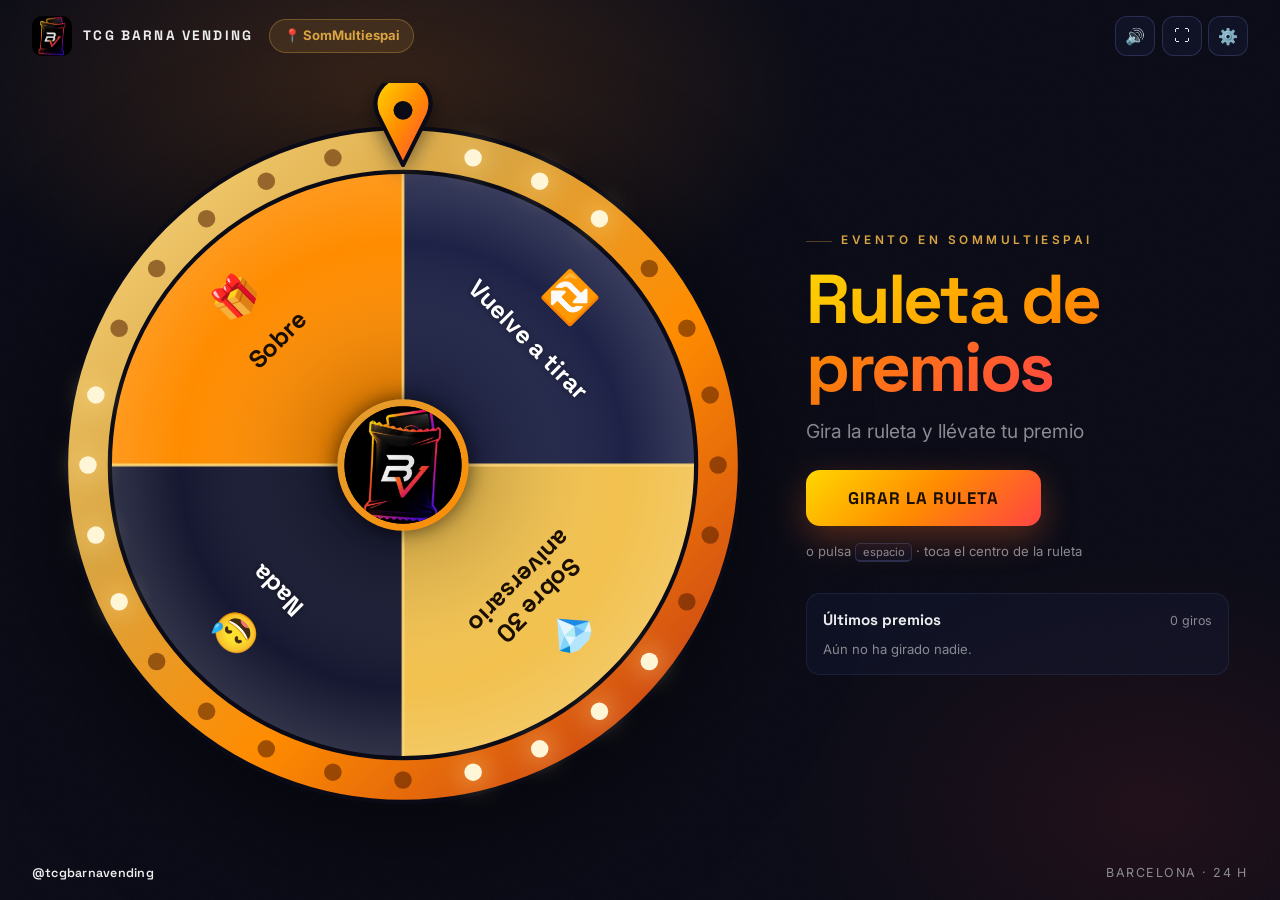
==== ruleta/index.html @ 984e8d46 "Ruleta de premios para eventos en /ruleta (página oculta) Premios: 10 % sobre 30 aniversario, 25 % s" ====
<!DOCTYPE html>
<html lang="es">
<head>
  <meta charset="UTF-8" />
  <base href="/ruleta/" />
  <!-- en local (/web_barnavending/ruleta/) la base es la propia carpeta -->
  <script>if (!location.pathname.startsWith('/ruleta')) document.querySelector('base').href = location.pathname.replace(/[^/]*$/, '');</script>
  <meta name="viewport" content="width=device-width, initial-scale=1.0, viewport-fit=cover" />
  <title>Ruleta de premios — TCG Barna Vending</title>
  <meta name="robots" content="noindex, nofollow" />
  <meta name="theme-color" content="#0A0B16" />
  <link rel="icon" href="data:image/svg+xml,<svg xmlns='http://www.w3.org/2000/svg' viewBox='0 0 100 100'><path d='M10 50 A40 40 0 0 1 90 50Z' fill='%23E53935'/><path d='M10 50 A40 40 0 0 0 90 50Z' fill='%23fff'/><circle cx='50' cy='50' r='40' fill='none' stroke='%23222' stroke-width='5'/><line x1='10' y1='50' x2='90' y2='50' stroke='%23222' stroke-width='5'/><circle cx='50' cy='50' r='13' fill='%23222'/><circle cx='50' cy='50' r='8' fill='%23fff'/></svg>" />
  <link rel="preconnect" href="https://fonts.googleapis.com" />
  <link rel="preconnect" href="https://fonts.gstatic.com" crossorigin />
  <link href="https://fonts.googleapis.com/css2?family=Space+Grotesk:wght@500;600;700&family=Inter:wght@400;500;600&display=swap" rel="stylesheet" />
  <link rel="stylesheet" href="ruleta.css" />
</head>
<body>

  <header class="top">
    <a class="marca" href="https://tcgbarnavending.com/" target="_blank" rel="noopener">
      <img src="../imagenes/logo.png" alt="" />
      <span>TCG Barna Vending</span>
    </a>
    <span class="lugar">📍 <b id="lugar">SomMultiespai</b></span>
    <div class="top-botones">
      <button type="button" class="icono" id="btnSonido" title="Sonido">🔊</button>
      <button type="button" class="icono" id="btnPantalla" title="Pantalla completa">⛶</button>
      <button type="button" class="icono" id="btnAjustes" title="Premios y ajustes">⚙️</button>
    </div>
  </header>

  <main class="escenario">
    <!-- LA RULETA -->
    <section class="ruleta-zona">
      <div class="ruleta" id="ruleta">
        <svg class="puntero" id="puntero" viewBox="0 0 60 80" aria-hidden="true">
          <defs>
            <linearGradient id="foil" x1="0" y1="0" x2="1" y2="1">
              <stop offset="0" stop-color="#FFD700" /><stop offset=".5" stop-color="#FF8C00" /><stop offset="1" stop-color="#FF4444" />
            </linearGradient>
          </defs>
          <path d="M30 78 L6 30 A26 26 0 1 1 54 30 Z" fill="url(#foil)" stroke="#0A0B16" stroke-width="4" stroke-linejoin="round" />
          <circle cx="30" cy="26" r="9" fill="#0A0B16" />
        </svg>
        <canvas id="rueda" aria-label="Ruleta de premios"></canvas>
        <button type="button" class="centro" id="centro" aria-label="Girar la ruleta"></button>
      </div>
    </section>

    <!-- TEXTOS, BOTÓN Y ÚLTIMOS PREMIOS -->
    <section class="lado">
      <span class="eyebrow" id="eyebrow">Evento en SomMultiespai</span>
      <h1 id="titulo"><span class="text-grad">Ruleta de premios</span></h1>
      <p class="sub" id="sub">Gira la ruleta y llévate tu premio</p>
      <button type="button" class="btn-girar" id="btnGirar">Girar la ruleta</button>
      <p class="pista">o pulsa <kbd>espacio</kbd> · toca el centro de la ruleta</p>

      <div class="quedan" id="quedan"></div>

      <div class="historial">
        <div class="historial-cabecera">
          <strong>Últimos premios</strong>
          <span id="giros">0 giros</span>
        </div>
        <ol id="historial"></ol>
      </div>
    </section>
  </main>

  <footer class="pie">
    <span>@tcgbarnavending</span>
    <span>Barcelona · 24 h</span>
  </footer>

  <!-- PREMIO -->
  <div class="premio" id="premio" hidden>
    <div class="premio-carta" role="dialog" aria-live="assertive" aria-labelledby="premioNombre">
      <span class="premio-eyebrow" id="premioEyebrow">¡Enhorabuena!</span>
      <div class="premio-emoji" id="premioEmoji">🎁</div>
      <h2 id="premioNombre" class="text-grad">Sobre gratis</h2>
      <p id="premioMensaje">Enséñale esta pantalla a nuestro equipo</p>
      <button type="button" class="btn-girar" id="btnSeguir">Seguir</button>
    </div>
  </div>
  <canvas class="confeti" id="confeti" aria-hidden="true"></canvas>

  <!-- AJUSTES -->
  <aside class="ajustes" id="ajustes" hidden>
    <div class="ajustes-cabecera">
      <strong>⚙️ Premios y ajustes</strong>
      <button type="button" class="icono" id="btnCerrarAjustes" title="Cerrar">✕</button>
    </div>
    <div class="ajustes-cuerpo">
      <label class="campo"><span>Etiqueta de arriba</span><input type="text" data-k="eyebrow" maxlength="40" /></label>
      <label class="campo"><span>Título</span><input type="text" data-k="title" maxlength="40" /></label>
      <label class="campo"><span>Subtítulo</span><input type="text" data-k="sub" maxlength="80" /></label>
      <label class="campo"><span>Sitio</span><input type="text" data-k="place" maxlength="40" /></label>
      <label class="campo"><span>Mensaje al ganar</span><input type="text" data-k="message" maxlength="80" /></label>

      <div class="premios-cabecera">
        <strong>Premios</strong>
        <small>Probabilidad: cuanto más alta, más sale · Quedan: vacío = sin límite · si se acaban, desaparecen de la ruleta</small>
      </div>
      <div class="premios" id="listaPremios"></div>
      <button type="button" class="btn-sec" id="btnAnadir">＋ Añadir premio</button>

      <label class="check"><input type="checkbox" data-k="sizeByOdds" /> Porciones del tamaño de su probabilidad</label>

      <div class="ajustes-acciones">
        <button type="button" class="btn-sec" id="btnBorrarHistorial">Borrar el historial</button>
        <button type="button" class="btn-sec" id="btnEjemplo">Volver a los premios de ejemplo</button>
      </div>
      <p class="nota">Todo se guarda en este navegador. Si el dispositivo se apaga o recargas la página, sigue igual.</p>
    </div>
  </aside>

  <script src="ruleta.js?v=3"></script>
</body>
</html>
---- ruleta/ruleta.css ----
/* Ruleta de premios — mismos colores, tipografías y botones que la web */
:root {
  --accent:      #D9A441;
  --accent-soft: rgba(217, 164, 65, .12);
  --accent-line: rgba(217, 164, 65, .35);
  --dark:    #0A0B16;
  --dark2:   #0E1020;
  --card-bg: #151830;
  --text:    #EDEDEF;
  --muted:   #8A8A93;
  --line:        rgba(140,160,255,.10);
  --line-strong: rgba(140,160,255,.20);
  --foil: linear-gradient(135deg, #FFD700 0%, #FF8C00 50%, #FF4444 100%);
  --radius: 14px;
  --font-display: 'Space Grotesk', 'Segoe UI', system-ui, sans-serif;
  --font-body:    'Inter', 'Segoe UI', system-ui, sans-serif;
}

*, *::before, *::after { box-sizing: border-box; margin: 0; padding: 0; }
[hidden] { display: none !important; }

body {
  min-height: 100svh;
  display: flex;
  flex-direction: column;
  font-family: var(--font-body);
  color: var(--text);
  -webkit-font-smoothing: antialiased;
  line-height: 1.5;
  overflow-x: hidden;
  background:
    radial-gradient(ellipse 55% 45% at 30% 10%, rgba(255,140,30,.18) 0%, transparent 62%),
    radial-gradient(ellipse 40% 40% at 90% 90%, rgba(229,57,53,.10) 0%, transparent 70%),
    var(--dark);
}
/* grano fino de fondo, como el reverso mate de una carta (igual que la portada) */
body::before {
  content: '';
  position: fixed;
  inset: 0;
  opacity: .5;
  background-image: url("data:image/svg+xml,%3Csvg xmlns='http://www.w3.org/2000/svg' width='90' height='90'%3E%3Cfilter id='n'%3E%3CfeTurbulence type='fractalNoise' baseFrequency='.9' numOctaves='2' stitchTiles='stitch'/%3E%3C/filter%3E%3Crect width='100%25' height='100%25' filter='url(%23n)' opacity='.05'/%3E%3C/svg%3E");
  pointer-events: none;
  z-index: 0;
}
h1, h2 { font-family: var(--font-display); letter-spacing: -.02em; }
.text-grad { background: var(--foil); -webkit-background-clip: text; -webkit-text-fill-color: transparent; background-clip: text; }
kbd {
  padding: .05rem .4rem;
  border: 1px solid var(--line-strong);
  border-bottom-width: 2px;
  border-radius: 5px;
  background: var(--dark2);
  font: inherit;
  font-size: .85em;
}

/* ── CABECERA ── */
.top {
  position: relative;
  z-index: 2;
  display: flex;
  align-items: center;
  gap: 1rem;
  padding: 1rem clamp(1rem, 3vw, 2rem);
}
.marca { display: flex; align-items: center; gap: .7rem; color: var(--text); text-decoration: none; }
.marca img { width: 40px; height: 40px; border-radius: 10px; }
.marca span { font-family: var(--font-display); font-weight: 700; letter-spacing: .16em; text-transform: uppercase; font-size: .85rem; }
.lugar {
  padding: .4rem .85rem;
  border: 1px solid var(--accent-line);
  border-radius: 999px;
  background: var(--accent-soft);
  color: var(--accent);
  font-size: .82rem;
  font-weight: 600;
}
.top-botones { margin-left: auto; display: flex; gap: .4rem; }
.icono {
  width: 40px;
  height: 40px;
  display: grid;
  place-items: center;
  border: 1px solid var(--line-strong);
  border-radius: 12px;
  background: rgba(21, 24, 48, .6);
  color: var(--text);
  font-size: 1rem;
  cursor: pointer;
  transition: border-color .2s, background .2s;
}
.icono:hover { border-color: var(--accent-line); background: var(--accent-soft); }

/* ── ESCENARIO: ruleta a la izquierda, textos a la derecha ── */
.escenario {
  position: relative;
  z-index: 1;
  flex: 1;
  display: grid;
  grid-template-columns: minmax(0, 1.25fr) minmax(300px, .75fr);
  align-items: center;
  gap: clamp(1rem, 4vw, 4rem);
  padding: 0 clamp(1rem, 4vw, 4rem) 1rem;
}
.ruleta-zona { display: flex; justify-content: center; align-items: center; min-width: 0; }
.ruleta {
  position: relative;
  width: min(78svh, 100%, 860px);
  aspect-ratio: 1;
  margin-top: 1.5rem;
}
.ruleta canvas { display: block; width: 100%; height: 100%; filter: drop-shadow(0 30px 60px rgba(0,0,0,.55)); }
.puntero {
  position: absolute;
  z-index: 2;
  top: -4.5%;
  left: 50%;
  width: 9%;
  transform: translateX(-50%);
  transform-origin: 50% 32%;
  filter: drop-shadow(0 6px 10px rgba(0,0,0,.5));
  transition: transform .12s ease-out;
}
.puntero.toque { transform: translateX(-50%) rotate(-16deg); transition: none; }
.centro {
  position: absolute;
  inset: 41%;
  border: 0;
  border-radius: 50%;
  background: transparent;
  cursor: pointer;
}
.centro:focus-visible { outline: 3px solid var(--accent); outline-offset: 4px; }

.lado { display: flex; flex-direction: column; align-items: flex-start; gap: 1rem; max-width: 520px; }
.eyebrow {
  display: inline-flex;
  align-items: center;
  gap: .55rem;
  font-size: .74rem;
  font-weight: 600;
  letter-spacing: .3em;
  text-transform: uppercase;
  color: var(--accent);
}
.eyebrow::before { content: ''; width: 26px; height: 1px; background: var(--accent-line); }
.lado h1 { font-size: clamp(2.6rem, 5.4vw, 5rem); font-weight: 700; line-height: .98; letter-spacing: -.04em; }
.sub { color: var(--muted); font-size: clamp(1rem, 1.6vw, 1.2rem); }

/* el botón de la web (blanco que pasa a foil con un brillo) */
.btn-girar {
  position: relative;
  margin-top: .5rem;
  padding: 1.05rem 2.6rem;
  border: 0;
  border-radius: var(--radius);
  background: var(--foil);
  color: #1a0e00;
  font-family: var(--font-display);
  font-size: 1.05rem;
  font-weight: 700;
  letter-spacing: .06em;
  text-transform: uppercase;
  cursor: pointer;
  overflow: hidden;
  box-shadow: 0 12px 34px rgba(255, 110, 40, .3);
  transition: transform .2s, filter .2s, opacity .2s;
}
.btn-girar::after {
  content: '';
  position: absolute;
  top: 0; left: -60%;
  width: 40%; height: 100%;
  background: linear-gradient(115deg, transparent, rgba(255,255,255,.6), transparent);
  transform: skewX(-20deg);
  animation: brillo 3.2s ease-in-out infinite;
  pointer-events: none;
}
@keyframes brillo { 0%, 55% { left: -60%; } 100% { left: 130%; } }
.btn-girar:hover { transform: translateY(-2px); filter: brightness(1.06); }
.btn-girar:disabled { opacity: .55; cursor: wait; transform: none; }
.btn-girar:disabled::after { animation: none; }
.pista { color: var(--muted); font-size: .82rem; }
@media (pointer: coarse) { .pista { display: none; } }

.quedan { display: flex; flex-wrap: wrap; gap: .4rem; }
.quedan span {
  padding: .3rem .7rem;
  border: 1px solid var(--line-strong);
  border-radius: 999px;
  background: rgba(21, 24, 48, .7);
  font-size: .8rem;
}
.quedan span.pocos { border-color: rgba(255, 90, 60, .55); color: #FFB199; }

.historial {
  width: 100%;
  padding: .9rem 1rem;
  border: 1px solid var(--line);
  border-radius: var(--radius);
  background: rgba(21, 24, 48, .55);
}
.historial-cabecera { display: flex; justify-content: space-between; align-items: baseline; margin-bottom: .5rem; }
.historial-cabecera strong { font-family: var(--font-display); font-size: .95rem; }
.historial-cabecera span { color: var(--muted); font-size: .78rem; }
.historial ol { list-style: none; display: flex; flex-direction: column; gap: .3rem; max-height: 168px; overflow-y: auto; }
.historial li { display: flex; gap: .55rem; align-items: center; font-size: .88rem; }
.historial li time { margin-left: auto; color: var(--muted); font-size: .75rem; font-variant-numeric: tabular-nums; }
.historial li.vacio { color: var(--muted); font-size: .82rem; }

.pie {
  position: relative;
  z-index: 1;
  display: flex;
  justify-content: space-between;
  padding: .8rem clamp(1rem, 3vw, 2rem) 1.1rem;
  color: var(--muted);
  font-size: .78rem;
  letter-spacing: .12em;
  text-transform: uppercase;
}
.pie span:first-child { color: var(--text); letter-spacing: .02em; text-transform: none; font-family: var(--font-display); font-weight: 600; }

/* ── PREMIO ── */
.premio {
  position: fixed;
  inset: 0;
  z-index: 20;
  display: grid;
  place-items: center;
  padding: 1.5rem;
  background: rgba(5, 6, 14, .72);
  backdrop-filter: blur(6px);
  animation: aparece .25s ease-out;
}
.premio-carta {
  position: relative;
  width: min(460px, 100%);
  padding: 2.4rem 2rem 2rem;
  border-radius: 22px;
  background: linear-gradient(var(--card-bg), var(--card-bg)) padding-box, var(--foil) border-box;
  border: 3px solid transparent;
  text-align: center;
  box-shadow: 0 30px 90px rgba(0,0,0,.6), 0 0 80px rgba(255,140,30,.25);
  animation: salta .55s cubic-bezier(.2, 1.4, .4, 1);
}
.premio-eyebrow { color: var(--accent); font-size: .78rem; font-weight: 600; letter-spacing: .3em; text-transform: uppercase; }
.premio-emoji { font-size: clamp(4.5rem, 14vw, 7rem); line-height: 1.15; margin: .4rem 0 .2rem; animation: gira 1.2s ease-out; }
.premio h2 { font-size: clamp(2rem, 6vw, 2.8rem); line-height: 1.05; margin-bottom: .7rem; }
.premio p { color: var(--muted); margin-bottom: 1.4rem; }
.premio.sin-premio .premio-carta { background: linear-gradient(var(--card-bg), var(--card-bg)) padding-box, linear-gradient(135deg, #3A3F66, #1C2042) border-box; box-shadow: 0 30px 90px rgba(0,0,0,.6); }
@keyframes aparece { from { opacity: 0; } }
@keyframes salta { from { transform: scale(.7) translateY(20px); opacity: 0; } }
@keyframes gira { from { transform: scale(.3) rotate(-30deg); } }
.confeti { position: fixed; inset: 0; z-index: 30; width: 100%; height: 100%; pointer-events: none; }

/* ── AJUSTES ── */
.ajustes {
  position: fixed;
  z-index: 40;
  top: 0; right: 0; bottom: 0;
  width: min(560px, 100%);
  display: flex;
  flex-direction: column;
  background: var(--dark2);
  border-left: 1px solid var(--line-strong);
  box-shadow: -30px 0 80px rgba(0,0,0,.5);
  animation: entra .25s ease-out;
}
@keyframes entra { from { transform: translateX(40px); opacity: 0; } }
.ajustes-cabecera { display: flex; align-items: center; justify-content: space-between; padding: 1rem 1.2rem; border-bottom: 1px solid var(--line); }
.ajustes-cabecera strong { font-family: var(--font-display); font-size: 1.05rem; }
.ajustes-cuerpo { flex: 1; overflow-y: auto; display: flex; flex-direction: column; gap: .9rem; padding: 1.1rem 1.2rem 2rem; }
.campo { display: flex; flex-direction: column; gap: .35rem; }
.campo span, .premios-cabecera strong { font-size: .7rem; font-weight: 600; letter-spacing: .14em; text-transform: uppercase; color: var(--muted); }
input[type="text"], input[type="number"] {
  width: 100%;
  padding: .6rem .75rem;
  background: var(--dark);
  border: 1px solid var(--line-strong);
  border-radius: 8px;
  color: var(--text);
  font: inherit;
  font-size: .9rem;
}
input:focus { outline: none; border-color: var(--accent); }
.premios-cabecera { display: flex; flex-direction: column; gap: .2rem; margin-top: .4rem; }
.premios-cabecera small { color: var(--muted); font-size: .74rem; line-height: 1.4; }
.premios { display: flex; flex-direction: column; gap: .45rem; }
.fila-premio {
  display: grid;
  grid-template-columns: 3rem minmax(0, 1fr) 2.4rem 4.2rem 4.2rem 2rem;
  gap: .4rem;
  align-items: center;
  padding: .45rem;
  border: 1px solid var(--line);
  border-radius: 10px;
  background: rgba(21, 24, 48, .5);
}
.fila-premio.agotado { opacity: .55; }
.fila-premio input { padding: .45rem .5rem; font-size: .85rem; }
.fila-premio .emoji { text-align: center; font-size: 1.1rem; }
.fila-premio input[type="color"] { width: 100%; height: 2.1rem; padding: 2px; border: 1px solid var(--line-strong); border-radius: 8px; background: var(--dark); cursor: pointer; }
.fila-premio label { display: flex; flex-direction: column; gap: .1rem; font-size: .6rem; color: var(--muted); text-transform: uppercase; letter-spacing: .08em; }
.fila-premio .info { grid-column: 2 / -1; display: flex; flex-wrap: wrap; gap: .3rem .9rem; color: var(--muted); font-size: .72rem; }
.fila-premio .info label { flex-direction: row; align-items: center; gap: .3rem; text-transform: none; letter-spacing: 0; font-size: .72rem; cursor: pointer; }
.borrar { border: 0; background: none; color: var(--muted); font-size: 1rem; cursor: pointer; }
.borrar:hover { color: #FF6B6B; }
.btn-sec {
  align-self: flex-start;
  padding: .55rem 1rem;
  border: 1px solid var(--line-strong);
  border-radius: 10px;
  background: transparent;
  color: var(--text);
  font: inherit;
  font-size: .85rem;
  cursor: pointer;
}
.btn-sec:hover { border-color: var(--accent-line); color: var(--accent); }
.btn-sec.confirmar { color: #FF8A8A; border-color: rgba(255,120,120,.5); }
.check { display: flex; align-items: center; gap: .5rem; font-size: .88rem; cursor: pointer; }
.check input, .info input { accent-color: var(--accent); }
.ajustes-acciones { display: flex; flex-wrap: wrap; gap: .5rem; }
.nota { color: var(--muted); font-size: .76rem; }

/* ── MÓVIL Y PANTALLAS VERTICALES ── */
@media (max-width: 900px), (orientation: portrait) {
  .escenario { grid-template-columns: 1fr; justify-items: center; text-align: center; gap: 1.2rem; }
  .ruleta { width: min(92vw, 62svh); }
  .lado { align-items: center; }
  .eyebrow::before { display: none; }
  .quedan { justify-content: center; }
}
@media (max-width: 560px) {
  .marca span { display: none; }
  .fila-premio { grid-template-columns: 2.6rem minmax(0, 1fr) 2.2rem 3.6rem 3.6rem 1.6rem; }
}
@media (prefers-reduced-motion: reduce) {
  .btn-girar::after, .premio-emoji, .premio-carta { animation: none; }
}
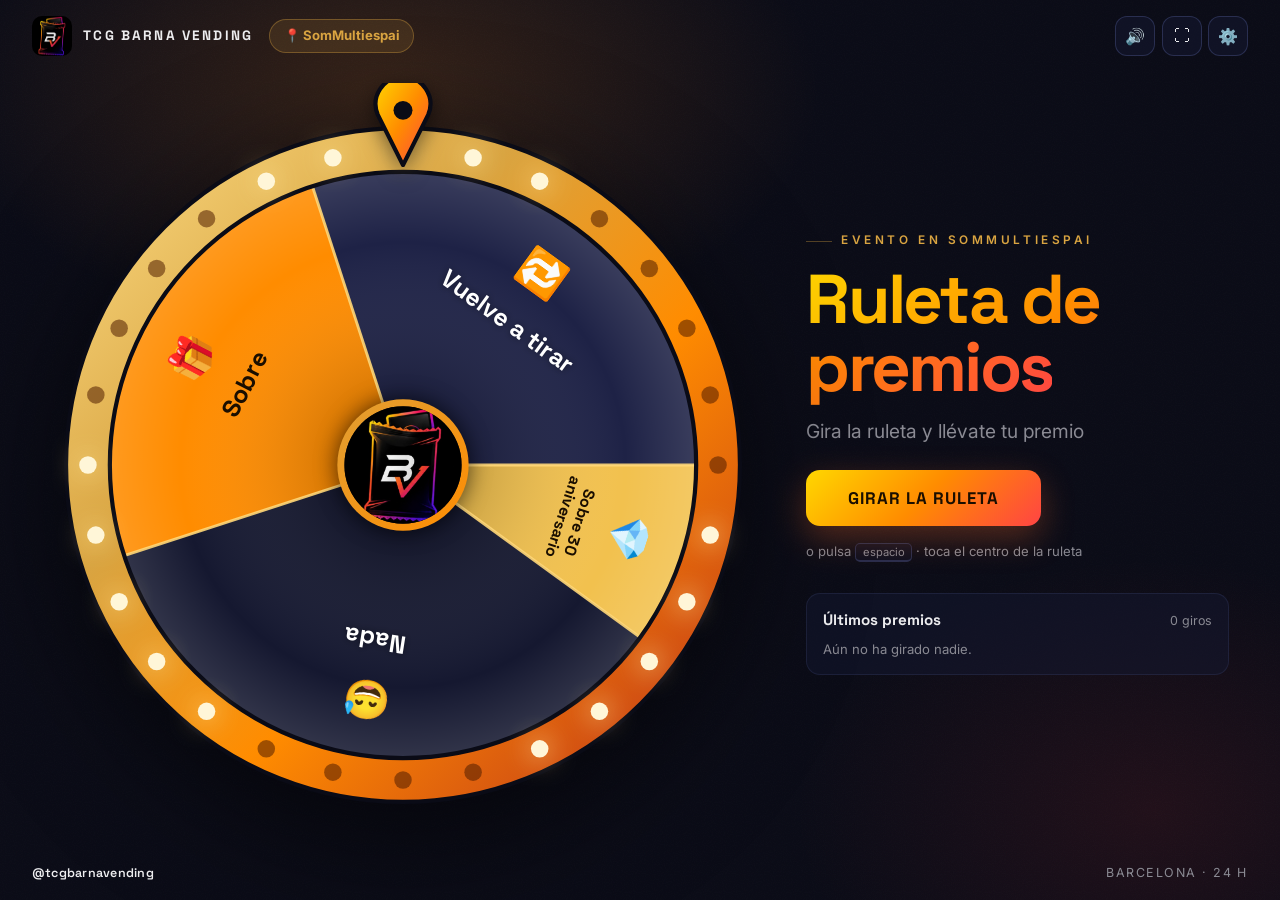
==== commit 31bead55: "Ruleta: porciones del tamaño de su probabilidad (el 30 aniversario, la más pequeña) Co-Authored-By: " ====
--- a/ruleta/index.html
+++ b/ruleta/index.html
@@ -115,6 +115,6 @@
     </div>
   </aside>
 
-  <script src="ruleta.js?v=3"></script>
+  <script src="ruleta.js?v=4"></script>
 </body>
 </html>
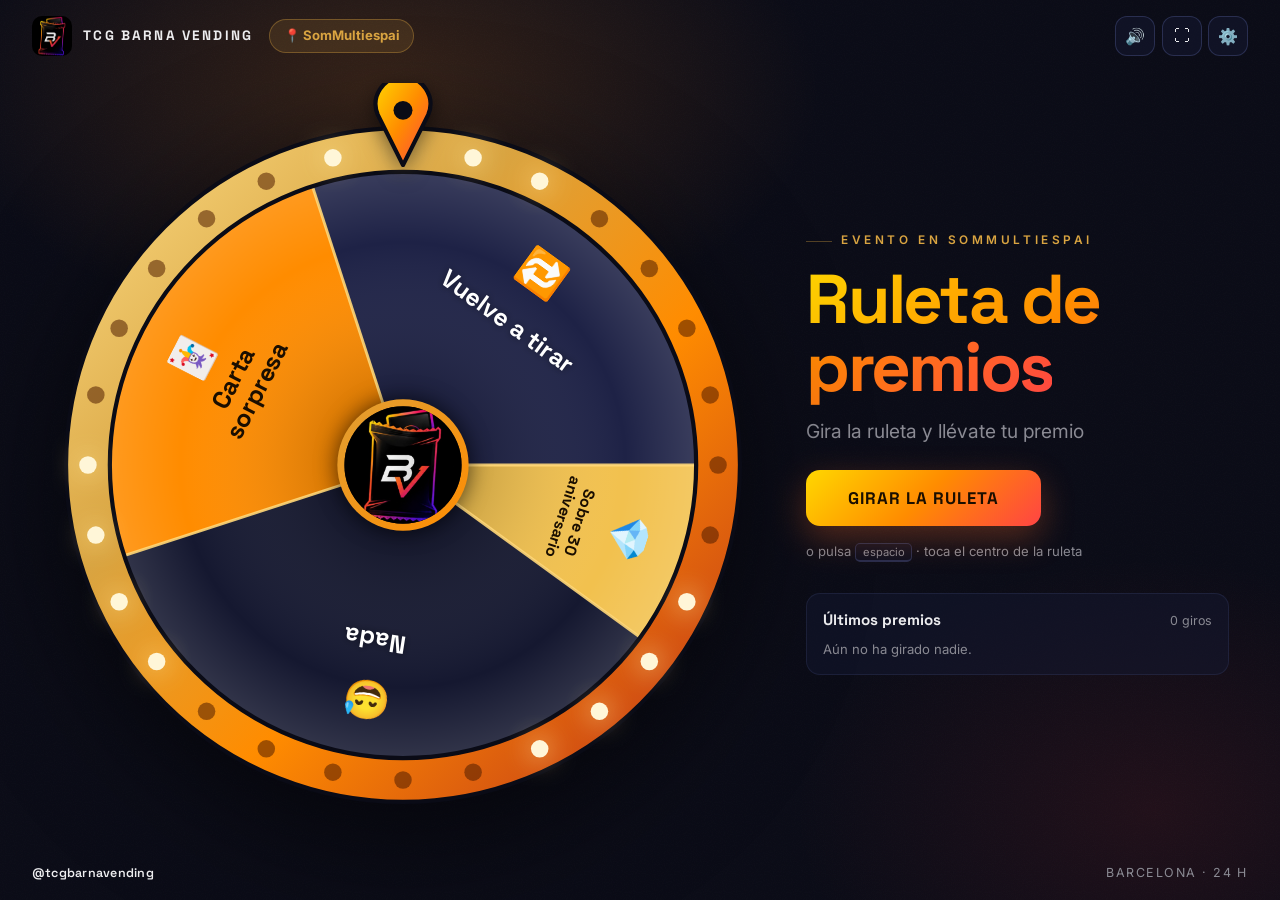
==== commit 18923656: "Ruleta: «Sobre» pasa a ser «Carta sorpresa» Co-Authored-By: Claude Opus 5.5 <noreply@anthropic.com>" ====
--- a/ruleta/index.html
+++ b/ruleta/index.html
@@ -115,6 +115,6 @@
     </div>
   </aside>
 
-  <script src="ruleta.js?v=4"></script>
+  <script src="ruleta.js?v=5"></script>
 </body>
 </html>
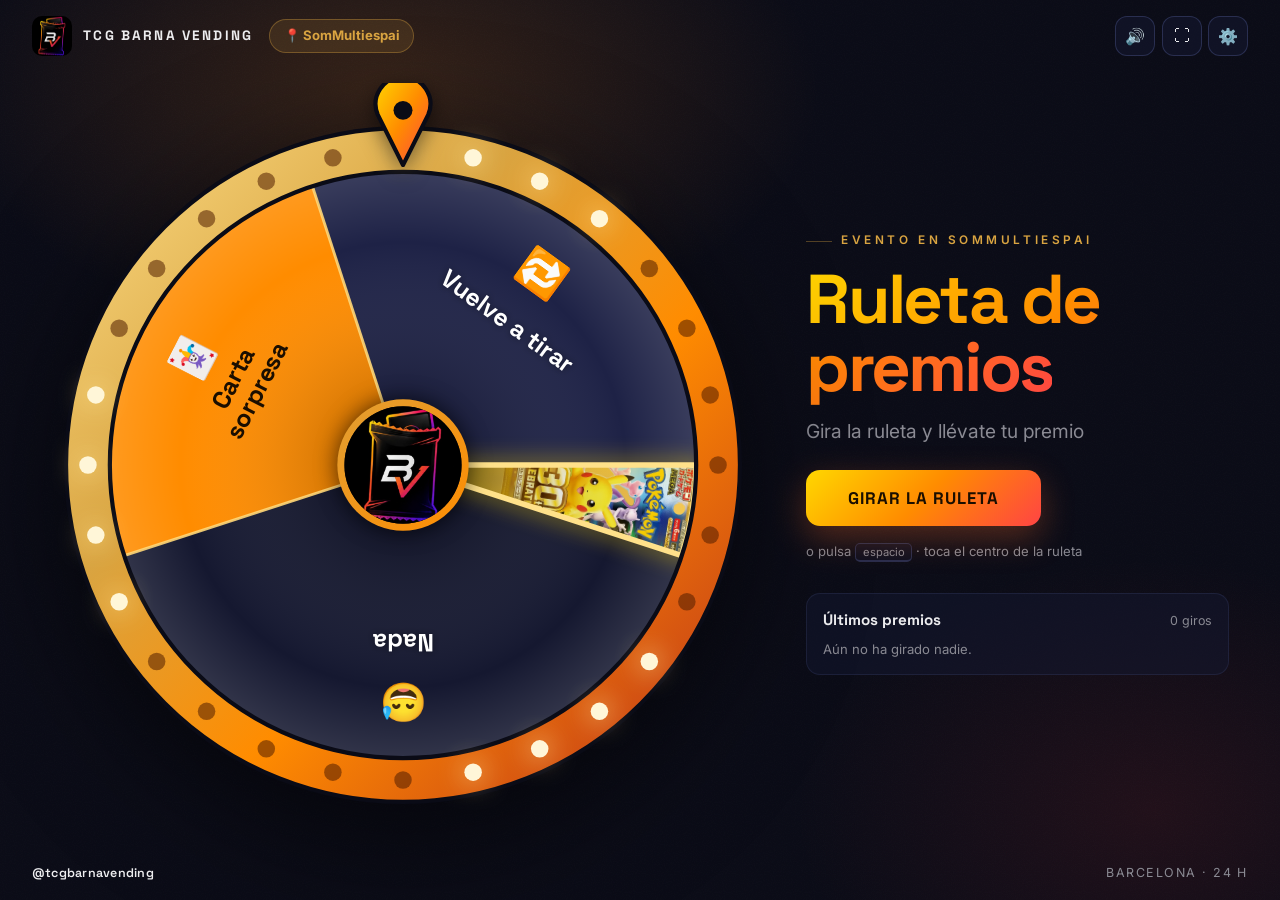
==== commit cabbf732: "Ruleta: 30 aniversario al 5 % con la foto del sobre en su porción y en el premio Co-Authored-By: Cla" ====
--- a/ruleta/index.html
+++ b/ruleta/index.html
@@ -13,7 +13,7 @@
   <link rel="preconnect" href="https://fonts.googleapis.com" />
   <link rel="preconnect" href="https://fonts.gstatic.com" crossorigin />
   <link href="https://fonts.googleapis.com/css2?family=Space+Grotesk:wght@500;600;700&family=Inter:wght@400;500;600&display=swap" rel="stylesheet" />
-  <link rel="stylesheet" href="ruleta.css" />
+  <link rel="stylesheet" href="ruleta.css?v=6" />
 </head>
 <body>
 
@@ -115,6 +115,6 @@
     </div>
   </aside>
 
-  <script src="ruleta.js?v=5"></script>
+  <script src="ruleta.js?v=6"></script>
 </body>
 </html>
--- a/ruleta/ruleta.css
+++ b/ruleta/ruleta.css
@@ -247,6 +247,8 @@
 }
 .premio-eyebrow { color: var(--accent); font-size: .78rem; font-weight: 600; letter-spacing: .3em; text-transform: uppercase; }
 .premio-emoji { font-size: clamp(4.5rem, 14vw, 7rem); line-height: 1.15; margin: .4rem 0 .2rem; animation: gira 1.2s ease-out; }
+.premio-emoji.con-foto { line-height: 0; margin: .6rem 0 1rem; }
+.premio-emoji.con-foto img { height: clamp(11rem, 34vh, 17rem); width: auto; filter: drop-shadow(0 0 28px rgba(255, 200, 60, .65)) drop-shadow(0 14px 30px rgba(0,0,0,.6)); }
 .premio h2 { font-size: clamp(2rem, 6vw, 2.8rem); line-height: 1.05; margin-bottom: .7rem; }
 .premio p { color: var(--muted); margin-bottom: 1.4rem; }
 .premio.sin-premio .premio-carta { background: linear-gradient(var(--card-bg), var(--card-bg)) padding-box, linear-gradient(135deg, #3A3F66, #1C2042) border-box; box-shadow: 0 30px 90px rgba(0,0,0,.6); }
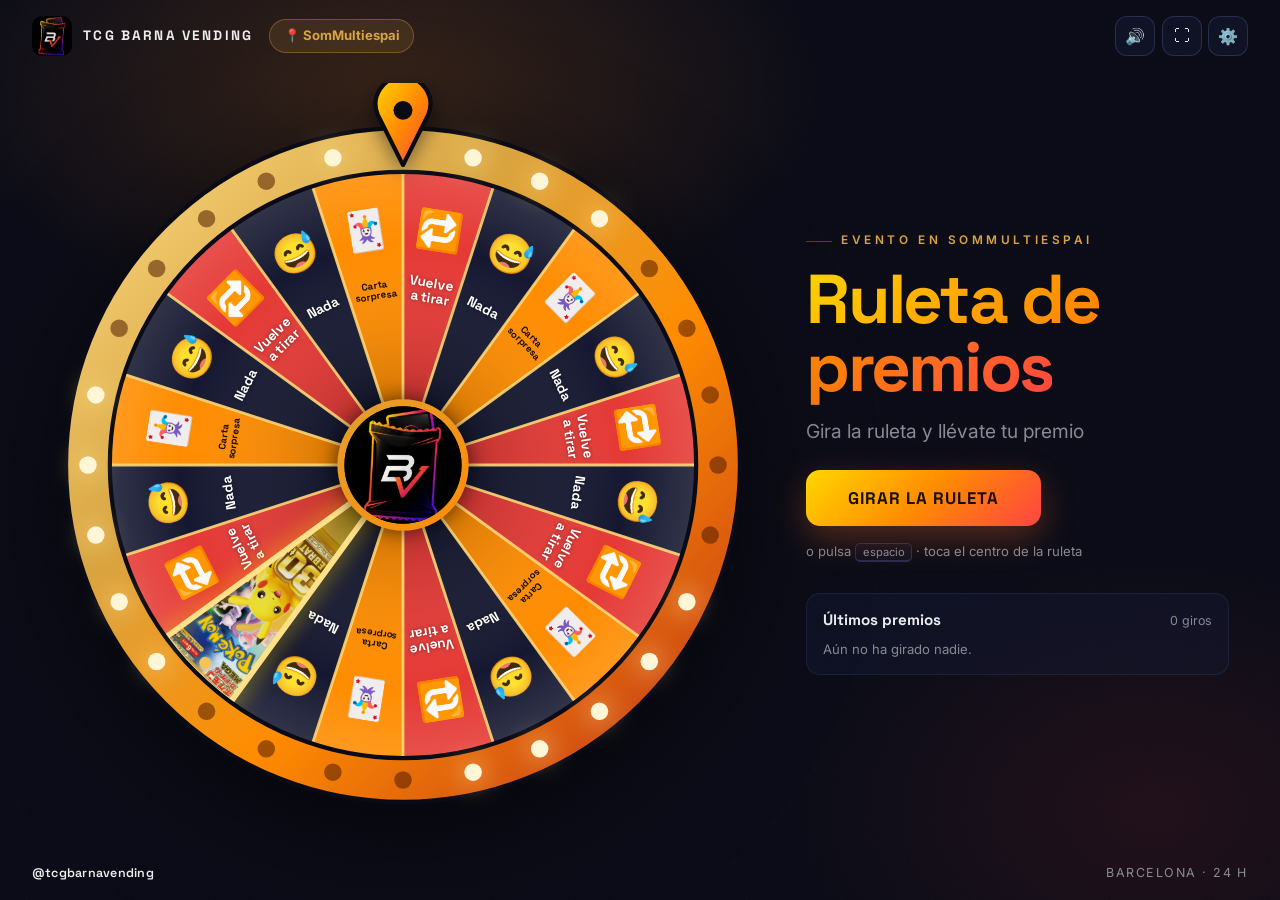
==== commit 434b5cdd: "Ruleta: 20 quesitos iguales repartidos por la rueda manteniendo las probabilidades Co-Authored-By: C" ====
--- a/ruleta/index.html
+++ b/ruleta/index.html
@@ -13,7 +13,7 @@
   <link rel="preconnect" href="https://fonts.googleapis.com" />
   <link rel="preconnect" href="https://fonts.gstatic.com" crossorigin />
   <link href="https://fonts.googleapis.com/css2?family=Space+Grotesk:wght@500;600;700&family=Inter:wght@400;500;600&display=swap" rel="stylesheet" />
-  <link rel="stylesheet" href="ruleta.css?v=6" />
+  <link rel="stylesheet" href="ruleta.css?v=7" />
 </head>
 <body>
 
@@ -100,7 +100,7 @@
 
       <div class="premios-cabecera">
         <strong>Premios</strong>
-        <small>Probabilidad: cuanto más alta, más sale · Quedan: vacío = sin límite · si se acaban, desaparecen de la ruleta</small>
+        <small>Probabilidad: cuanto más alta, más sale · Quedan: vacío = sin límite · si se acaban, desaparecen de la ruleta · Quesitos: en cuántas porciones se reparte por la rueda (no cambia la probabilidad)</small>
       </div>
       <div class="premios" id="listaPremios"></div>
       <button type="button" class="btn-sec" id="btnAnadir">＋ Añadir premio</button>
@@ -115,6 +115,6 @@
     </div>
   </aside>
 
-  <script src="ruleta.js?v=6"></script>
+  <script src="ruleta.js?v=7"></script>
 </body>
 </html>
--- a/ruleta/ruleta.css
+++ b/ruleta/ruleta.css
@@ -292,7 +292,7 @@
 .premios { display: flex; flex-direction: column; gap: .45rem; }
 .fila-premio {
   display: grid;
-  grid-template-columns: 3rem minmax(0, 1fr) 2.4rem 4.2rem 4.2rem 2rem;
+  grid-template-columns: 3rem minmax(0, 1fr) 2.4rem 4.2rem 4.2rem 4.2rem 2rem;
   gap: .4rem;
   align-items: center;
   padding: .45rem;
@@ -337,7 +337,16 @@
 }
 @media (max-width: 560px) {
   .marca span { display: none; }
-  .fila-premio { grid-template-columns: 2.6rem minmax(0, 1fr) 2.2rem 3.6rem 3.6rem 1.6rem; }
+  /* en móvil, dos filas: emoji, nombre, color y quitar arriba; probabilidad, quedan y quesitos debajo */
+  .fila-premio { grid-template-columns: 2.6rem repeat(3, minmax(0, 1fr)) 2.2rem 1.6rem; }
+  .fila-premio > .emoji { grid-column: 1; grid-row: 1; }
+  .fila-premio > [data-f="name"] { grid-column: 2 / 5; grid-row: 1; }
+  .fila-premio > [data-f="color"] { grid-column: 5; grid-row: 1; }
+  .fila-premio > .borrar { grid-column: 6; grid-row: 1; }
+  .fila-premio > label:nth-of-type(1) { grid-column: 2; grid-row: 2; }
+  .fila-premio > label:nth-of-type(2) { grid-column: 3; grid-row: 2; }
+  .fila-premio > label:nth-of-type(3) { grid-column: 4; grid-row: 2; }
+  .fila-premio > .info { grid-row: 3; }
 }
 @media (prefers-reduced-motion: reduce) {
   .btn-girar::after, .premio-emoji, .premio-carta { animation: none; }
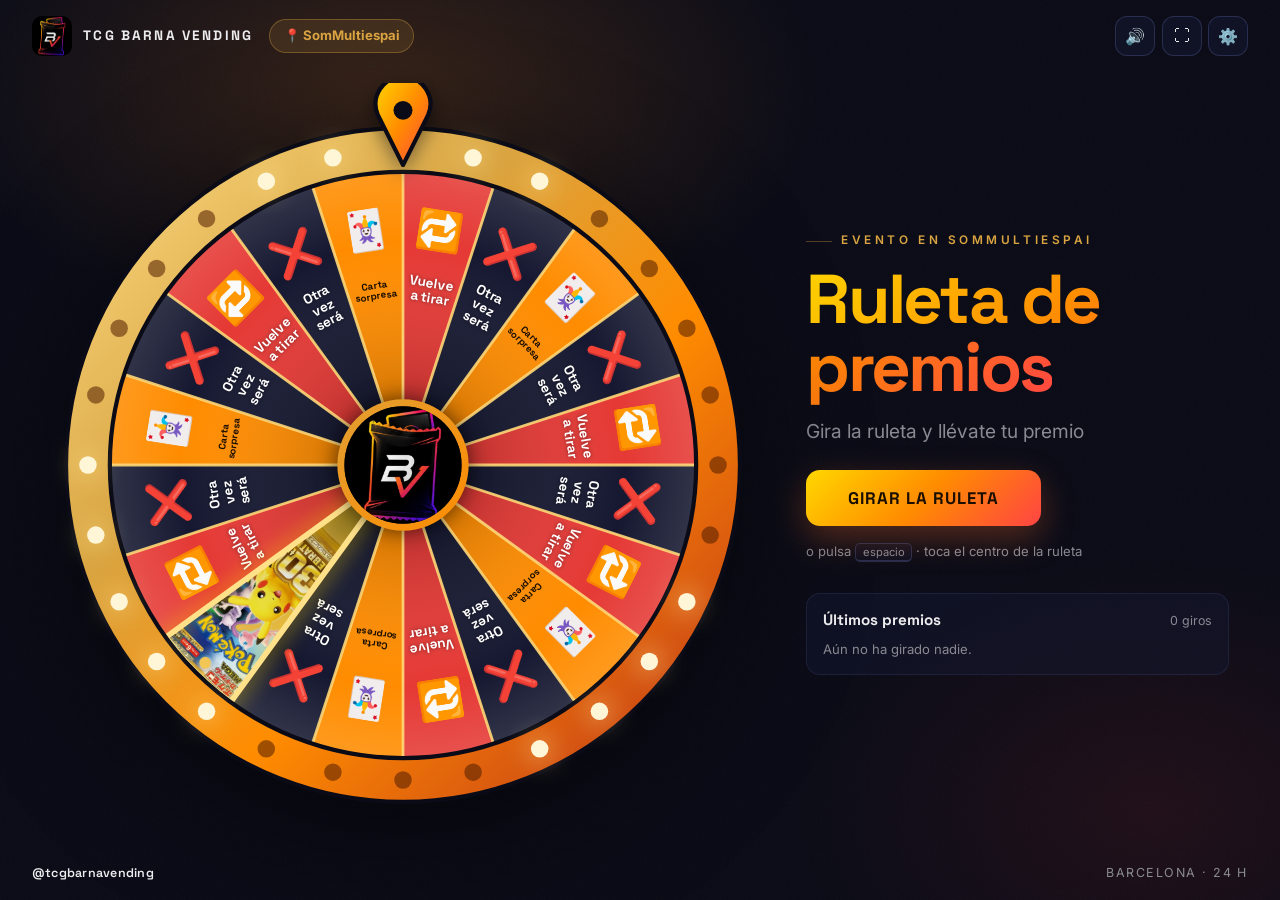
==== commit 032cf9e0: "Ruleta: «Nada» pasa a ser «Otra vez será» con una ❌ Co-Authored-By: Claude Opus 5.5 <noreply@anthrop" ====
--- a/ruleta/index.html
+++ b/ruleta/index.html
@@ -13,7 +13,7 @@
   <link rel="preconnect" href="https://fonts.googleapis.com" />
   <link rel="preconnect" href="https://fonts.gstatic.com" crossorigin />
   <link href="https://fonts.googleapis.com/css2?family=Space+Grotesk:wght@500;600;700&family=Inter:wght@400;500;600&display=swap" rel="stylesheet" />
-  <link rel="stylesheet" href="ruleta.css?v=7" />
+  <link rel="stylesheet" href="ruleta.css?v=8" />
 </head>
 <body>
 
@@ -115,6 +115,6 @@
     </div>
   </aside>
 
-  <script src="ruleta.js?v=7"></script>
+  <script src="ruleta.js?v=8"></script>
 </body>
 </html>
